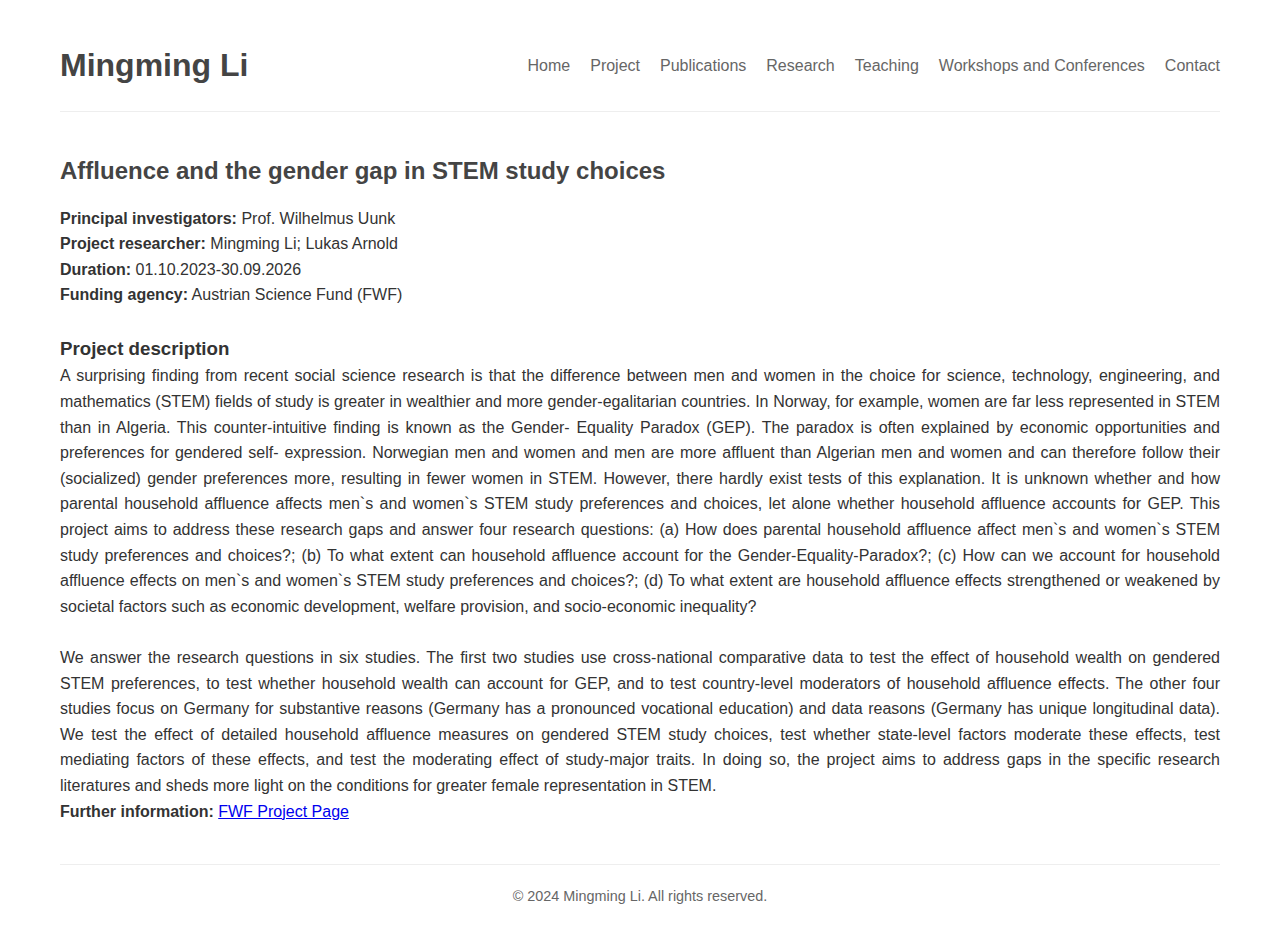
==== project.html @ 81aacbb2 "Add files via upload" ====
<!DOCTYPE html>
<html lang="zh">
<head>
    <meta charset="UTF-8">
    <meta name="viewport" content="width=device-width, initial-scale=1.0">
    <title>Mingming Li - Project</title>
    <link rel="stylesheet" href="style.css">
</head>
<body>
    <header>
        <h1>Mingming Li</h1>
        <nav>
            <a href="index.html">Home</a>
            <a href="project.html">Project</a>
            <a href="publications.html">Publications</a>
            <a href="research.html">Research</a>
            <a href="teaching.html">Teaching</a>
            <a href="workshops.html">Workshops and Conferences</a>
            <a href="contact.html">Contact</a>
        </nav>
    </header>

    <main>
        <section class="project">
            <h2>Affluence and the gender gap in STEM study choices</h2>
            <p><strong>Principal investigators:</strong> Prof. Wilhelmus Uunk</p>
            <p><strong>Project researcher:</strong> Mingming Li; Lukas Arnold</p>
            <p><strong>Duration:</strong> 01.10.2023-30.09.2026</p>
            <p><strong>Funding agency:</strong> Austrian Science Fund (FWF)</p>
            <br>
            <h3>Project description</h3>
            <p style="text-align: justify;">
                A surprising finding from recent social science research is that the difference between men and women in the choice for science, technology, engineering, and mathematics (STEM) fields of study is greater in wealthier and more gender-egalitarian countries. In Norway, for example, women are far less represented in STEM than in Algeria. This counter-intuitive finding is known as the Gender- Equality Paradox (GEP). The paradox is often explained by economic opportunities and preferences for gendered self- expression. Norwegian men and women and men are more affluent than Algerian men and women and can therefore follow their (socialized) gender preferences more, resulting in fewer women in STEM. However, there hardly exist tests of this explanation. It is unknown whether and how parental household affluence affects men`s and women`s STEM study preferences and choices, let alone whether household affluence accounts for GEP. This project aims to address these research gaps and answer four research questions: (a) How does parental household affluence affect men`s and women`s STEM study preferences and choices?; (b) To what extent can household affluence account for the Gender-Equality-Paradox?; (c) How can we account for household affluence effects on men`s and women`s STEM study preferences and choices?; (d) To what extent are household affluence effects strengthened or weakened by societal factors such as economic development, welfare provision, and socio-economic inequality?
            </p>
            <br>
            <p style="text-align: justify;">
                We answer the research questions in six studies. The first two studies use cross-national comparative data to test the effect of household wealth on gendered STEM preferences, to test whether household wealth can account for GEP, and to test country-level moderators of household affluence effects. The other four studies focus on Germany for substantive reasons (Germany has a pronounced vocational education) and data reasons (Germany has unique longitudinal data). We test the effect of detailed household affluence measures on gendered STEM study choices, test whether state-level factors moderate these effects, test mediating factors of these effects, and test the moderating effect of study-major traits. In doing so, the project aims to address gaps in the specific research literatures and sheds more light on the conditions for greater female representation in STEM.
            </p>
            <p style="text-align: justify;">
                <strong>Further information:</strong> <a href="https://www.fwf.ac.at/en/research-radar/10.55776/P36789">FWF Project Page</a>
            </p>
        </section>
    </main>

    <footer>
        <p>&copy; 2024 Mingming Li. All rights reserved.</p>
    </footer>
</body>
</html>
---- style.css ----
/* style.css */

/* 全局样式 */
* {
    box-sizing: border-box;
    margin: 0;
    padding: 0;
}

body {
    font-family: Arial, sans-serif;
    line-height: 1.6;
    color: #333;
    max-width: 1200px;
    margin: 0 auto;
    padding: 20px;
}

/* 头部样式 */
header {
    display: flex;
    justify-content: space-between;
    align-items: center;
    padding: 20px 0;
    border-bottom: 1px solid #eee;
}

header h1 {
    font-size: 2em;
    color: #444;
}

nav {
    display: flex;
}

nav a {
    margin-left: 20px;
    text-decoration: none;
    color: #666;
    transition: color 0.3s;
}

nav a:hover {
    color: #000;
}

/* 主要内容样式 */
main {
    margin-top: 40px;
}

.profile {
    display: flex;
    margin-bottom: 40px;
}

.profile-image {
    width: 200px;
    height: 200px;
    border-radius: 50%;
    overflow: hidden;
    margin-right: 40px;
}

.profile-image img {
    width: 100%;
    height: auto;
}

.profile-info {
    flex: 1;
}

h2 {
    color: #444;
    margin-bottom: 15px;
}

/* 表格样式 */
table {
    width: 100%;
    border-collapse: collapse;
    margin-top: 20px;
}

th, td {
    padding: 10px;
    border: 1px solid #ddd;
    text-align: left;
}

th {
    background-color: #f2f2f2;
}

/* 列表样式 */
ul {
    list-style-type: none;
    padding-left: 20px;
}

li {
    margin-bottom: 10px;
}

/* 页脚样式 */
footer {
    margin-top: 40px;
    text-align: center;
    color: #666;
    font-size: 0.9em;
    padding: 20px 0;
    border-top: 1px solid #eee;
}

/* 响应式设计 */
@media screen and (max-width: 768px) {
    header {
        flex-direction: column;
        align-items: flex-start;
    }

    nav {
        margin-top: 20px;
    }

    nav a {
        margin-left: 0;
        margin-right: 20px;
    }

    .profile {
        flex-direction: column;
    }

    .profile-image {
        margin-right: 0;
        margin-bottom: 20px;
    }
}

@media screen and (max-width: 480px) {
    body {
        padding: 10px;
    }

    .profile-image {
        width: 150px;
        height: 150px;
    }

    table {
        font-size: 0.9em;
    }
}
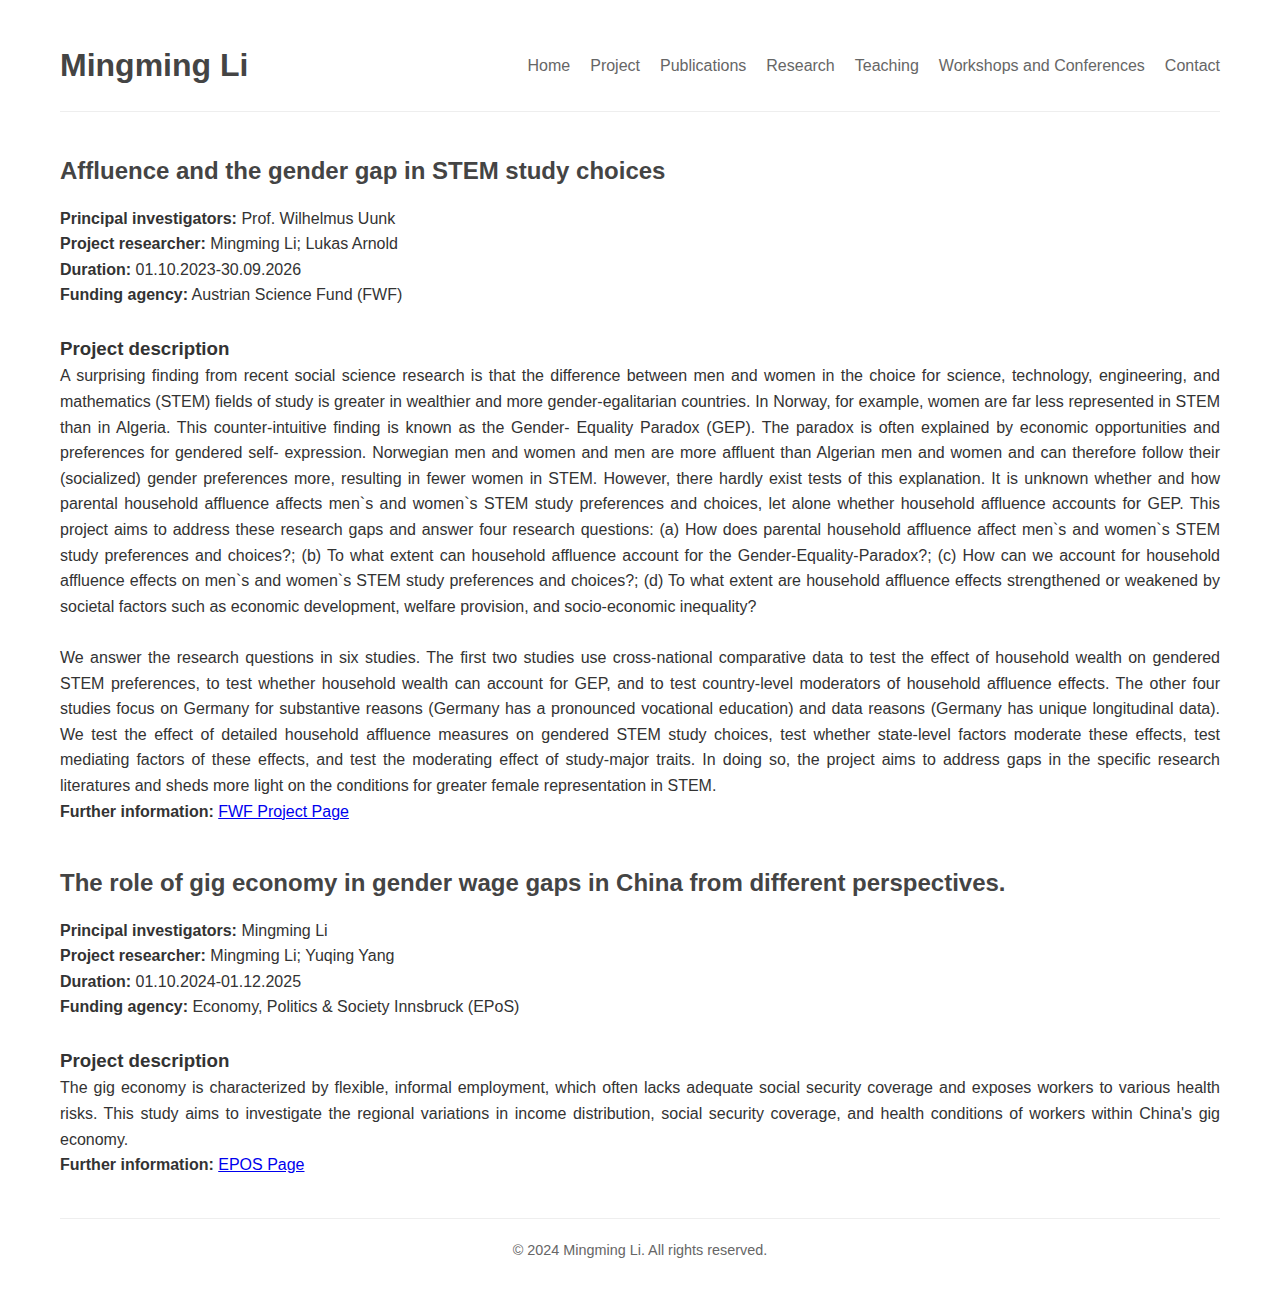
==== commit da4adf68: "Update project.html" ====
--- a/project.html
+++ b/project.html
@@ -42,6 +42,28 @@
         </section>
     </main>
 
+ <main>
+        <section class="project">
+            <h2>The role of gig economy in gender wage gaps in China from different perspectives.</h2>
+            <p><strong>Principal investigators:</strong> Mingming Li</p>
+            <p><strong>Project researcher:</strong> Mingming Li; Yuqing Yang</p>
+            <p><strong>Duration:</strong> 01.10.2024-01.12.2025</p>
+            <p><strong>Funding agency:</strong> Economy, Politics & Society Innsbruck (EPoS)</p>
+            <br>
+            <h3>Project description</h3>
+            <p style="text-align: justify;">
+            The gig economy is characterized by flexible, informal employment, which often lacks adequate social security coverage and exposes workers to various health risks. This study aims to investigate the regional variations in income distribution, social security coverage, and health conditions of workers within China's gig economy.
+            <br>
+            <p style="text-align: justify;">
+                <strong>Further information:</strong> <a href="https://www.uibk.ac.at/de/epos/">EPOS Page</a>
+            </p>
+        </section>
+    </main>
+
+
+
+
+    
     <footer>
         <p>&copy; 2024 Mingming Li. All rights reserved.</p>
     </footer>
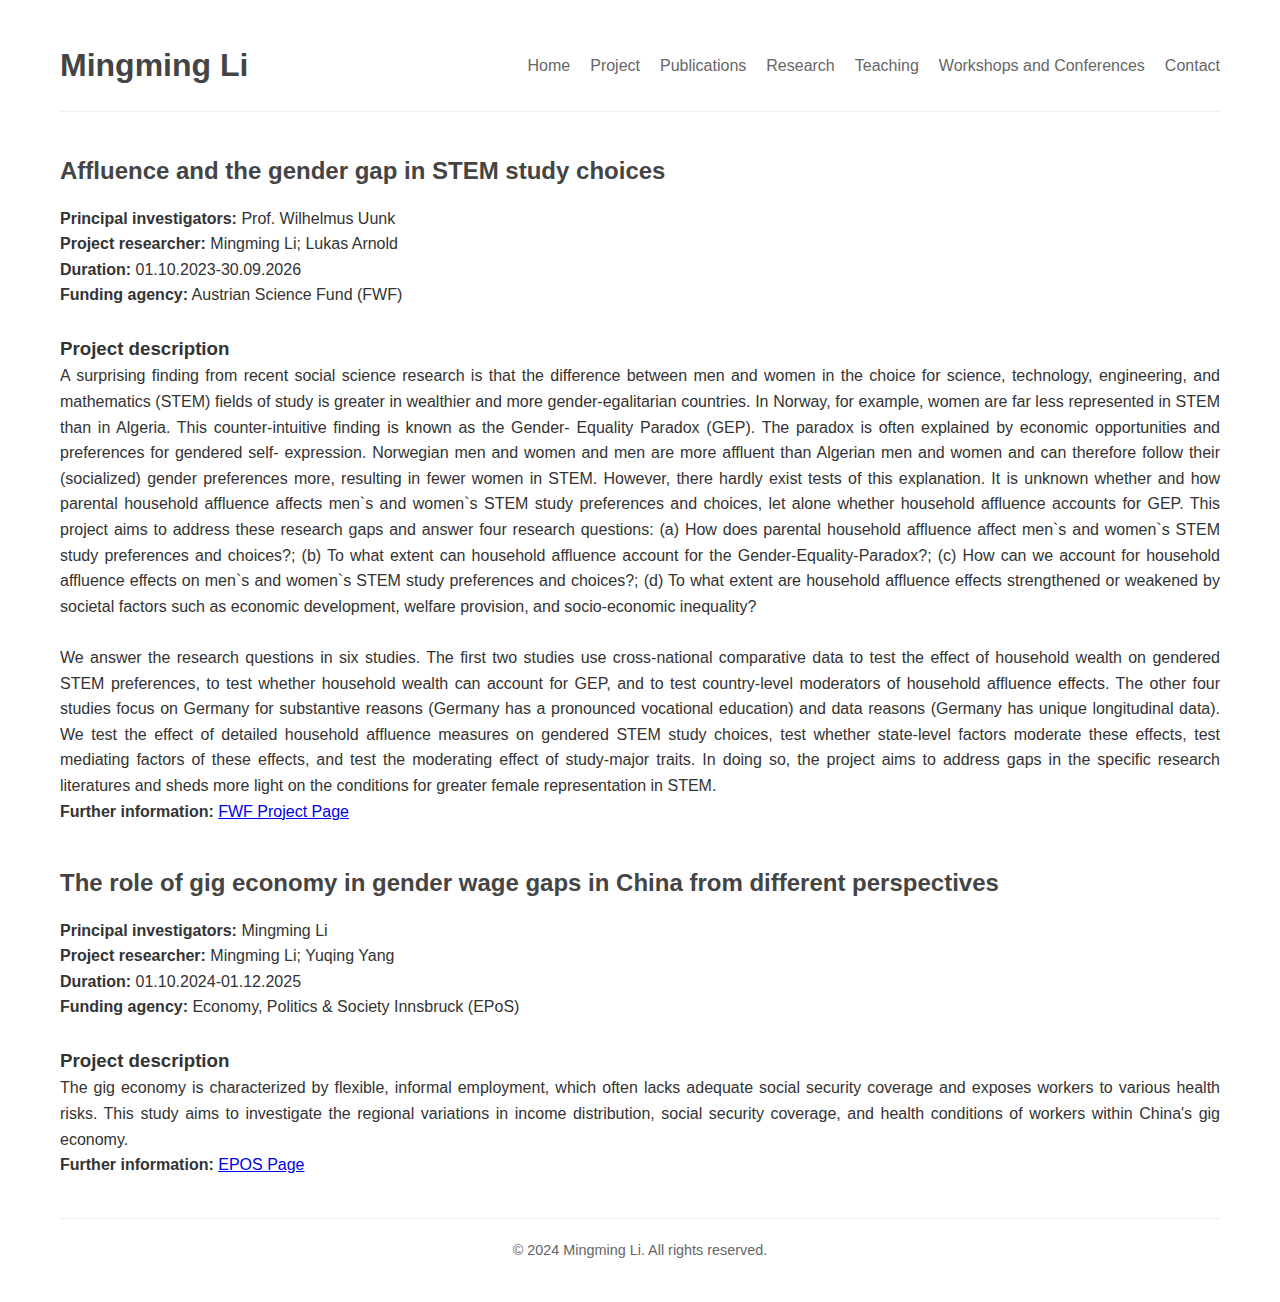
==== commit c658c71c: "Update project.html" ====
--- a/project.html
+++ b/project.html
@@ -44,7 +44,7 @@
 
  <main>
         <section class="project">
-            <h2>The role of gig economy in gender wage gaps in China from different perspectives.</h2>
+            <h2>The role of gig economy in gender wage gaps in China from different perspectives </h2>
             <p><strong>Principal investigators:</strong> Mingming Li</p>
             <p><strong>Project researcher:</strong> Mingming Li; Yuqing Yang</p>
             <p><strong>Duration:</strong> 01.10.2024-01.12.2025</p>
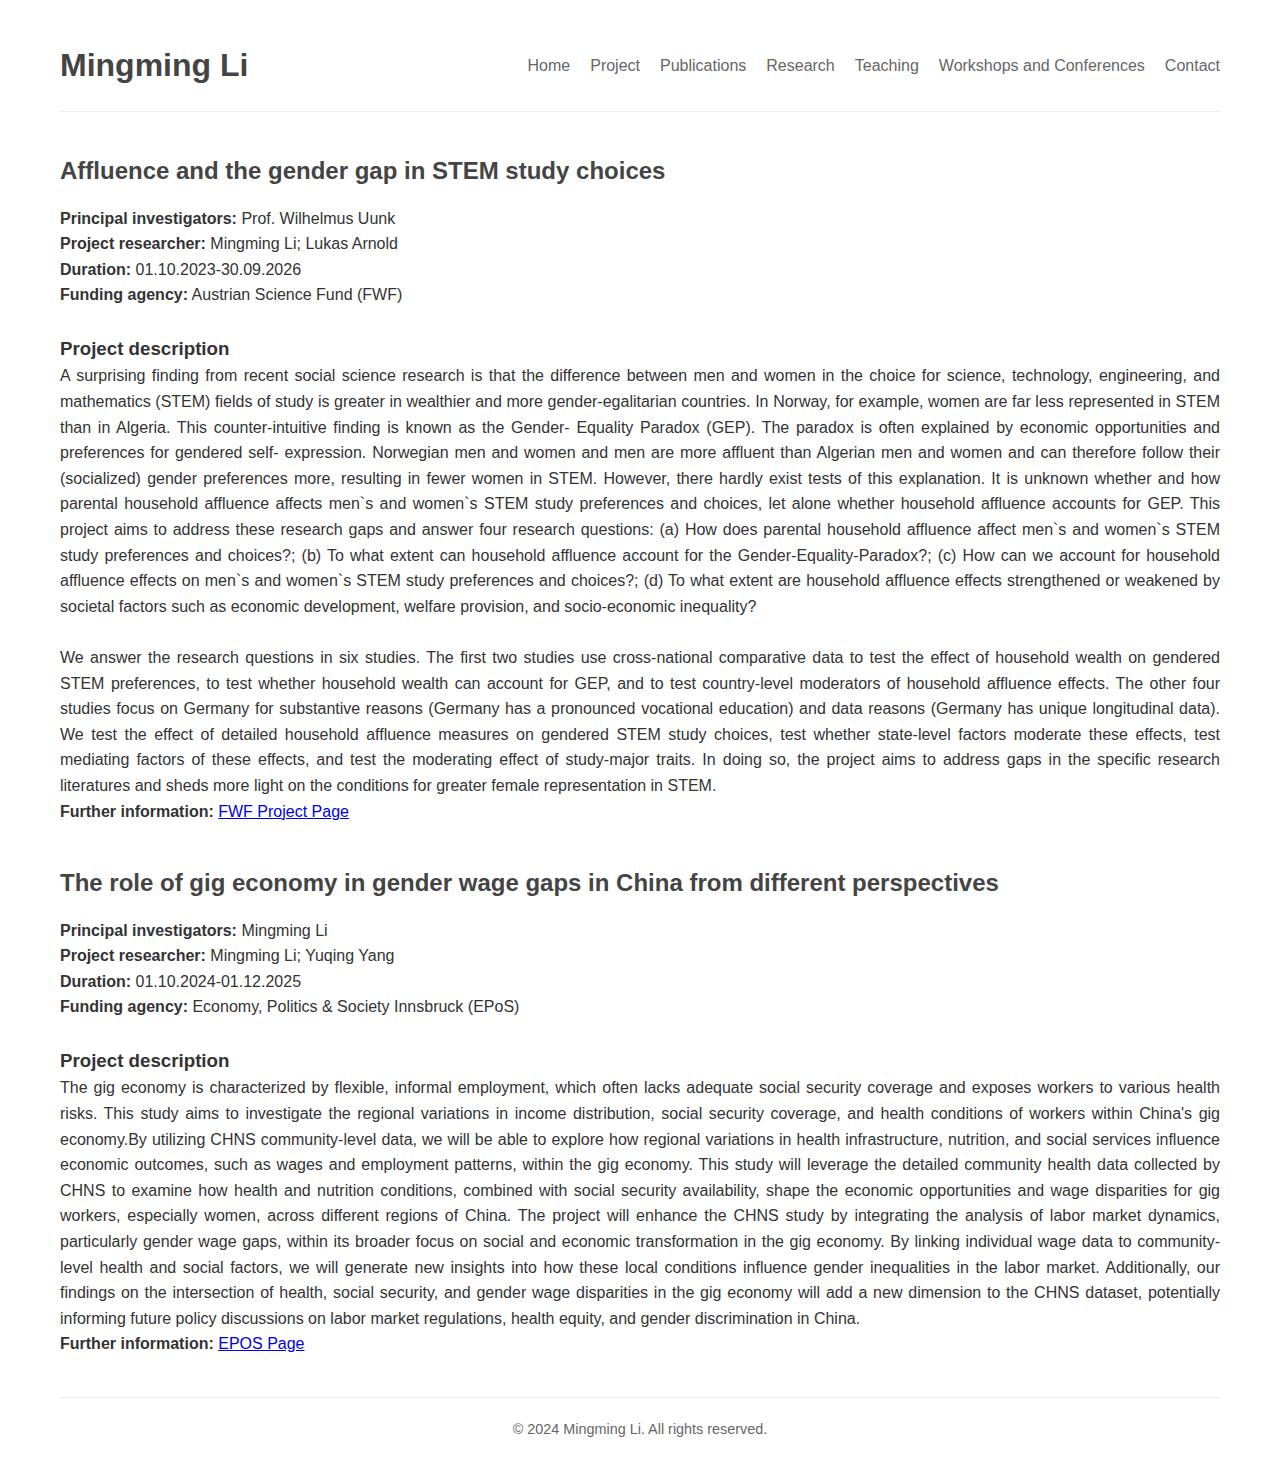
==== commit f4955d0b: "Update project.html" ====
--- a/project.html
+++ b/project.html
@@ -52,7 +52,7 @@
             <br>
             <h3>Project description</h3>
             <p style="text-align: justify;">
-            The gig economy is characterized by flexible, informal employment, which often lacks adequate social security coverage and exposes workers to various health risks. This study aims to investigate the regional variations in income distribution, social security coverage, and health conditions of workers within China's gig economy.
+            The gig economy is characterized by flexible, informal employment, which often lacks adequate social security coverage and exposes workers to various health risks. This study aims to investigate the regional variations in income distribution, social security coverage, and health conditions of workers within China's gig economy.By utilizing CHNS community-level data, we will be able to explore how regional variations in health infrastructure, nutrition, and social services influence economic outcomes, such as wages and employment patterns, within the gig economy. This study will leverage the detailed community health data collected by CHNS to examine how health and nutrition conditions, combined with social security availability, shape the economic opportunities and wage disparities for gig workers, especially women, across different regions of China. The project will enhance the CHNS study by integrating the analysis of labor market dynamics, particularly gender wage gaps, within its broader focus on social and economic transformation in the gig economy. By linking individual wage data to community-level health and social factors, we will generate new insights into how these local conditions influence gender inequalities in the labor market. Additionally, our findings on the intersection of health, social security, and gender wage disparities in the gig economy will add a new dimension to the CHNS dataset, potentially informing future policy discussions on labor market regulations, health equity, and gender discrimination in China.
             <br>
             <p style="text-align: justify;">
                 <strong>Further information:</strong> <a href="https://www.uibk.ac.at/de/epos/">EPOS Page</a>
